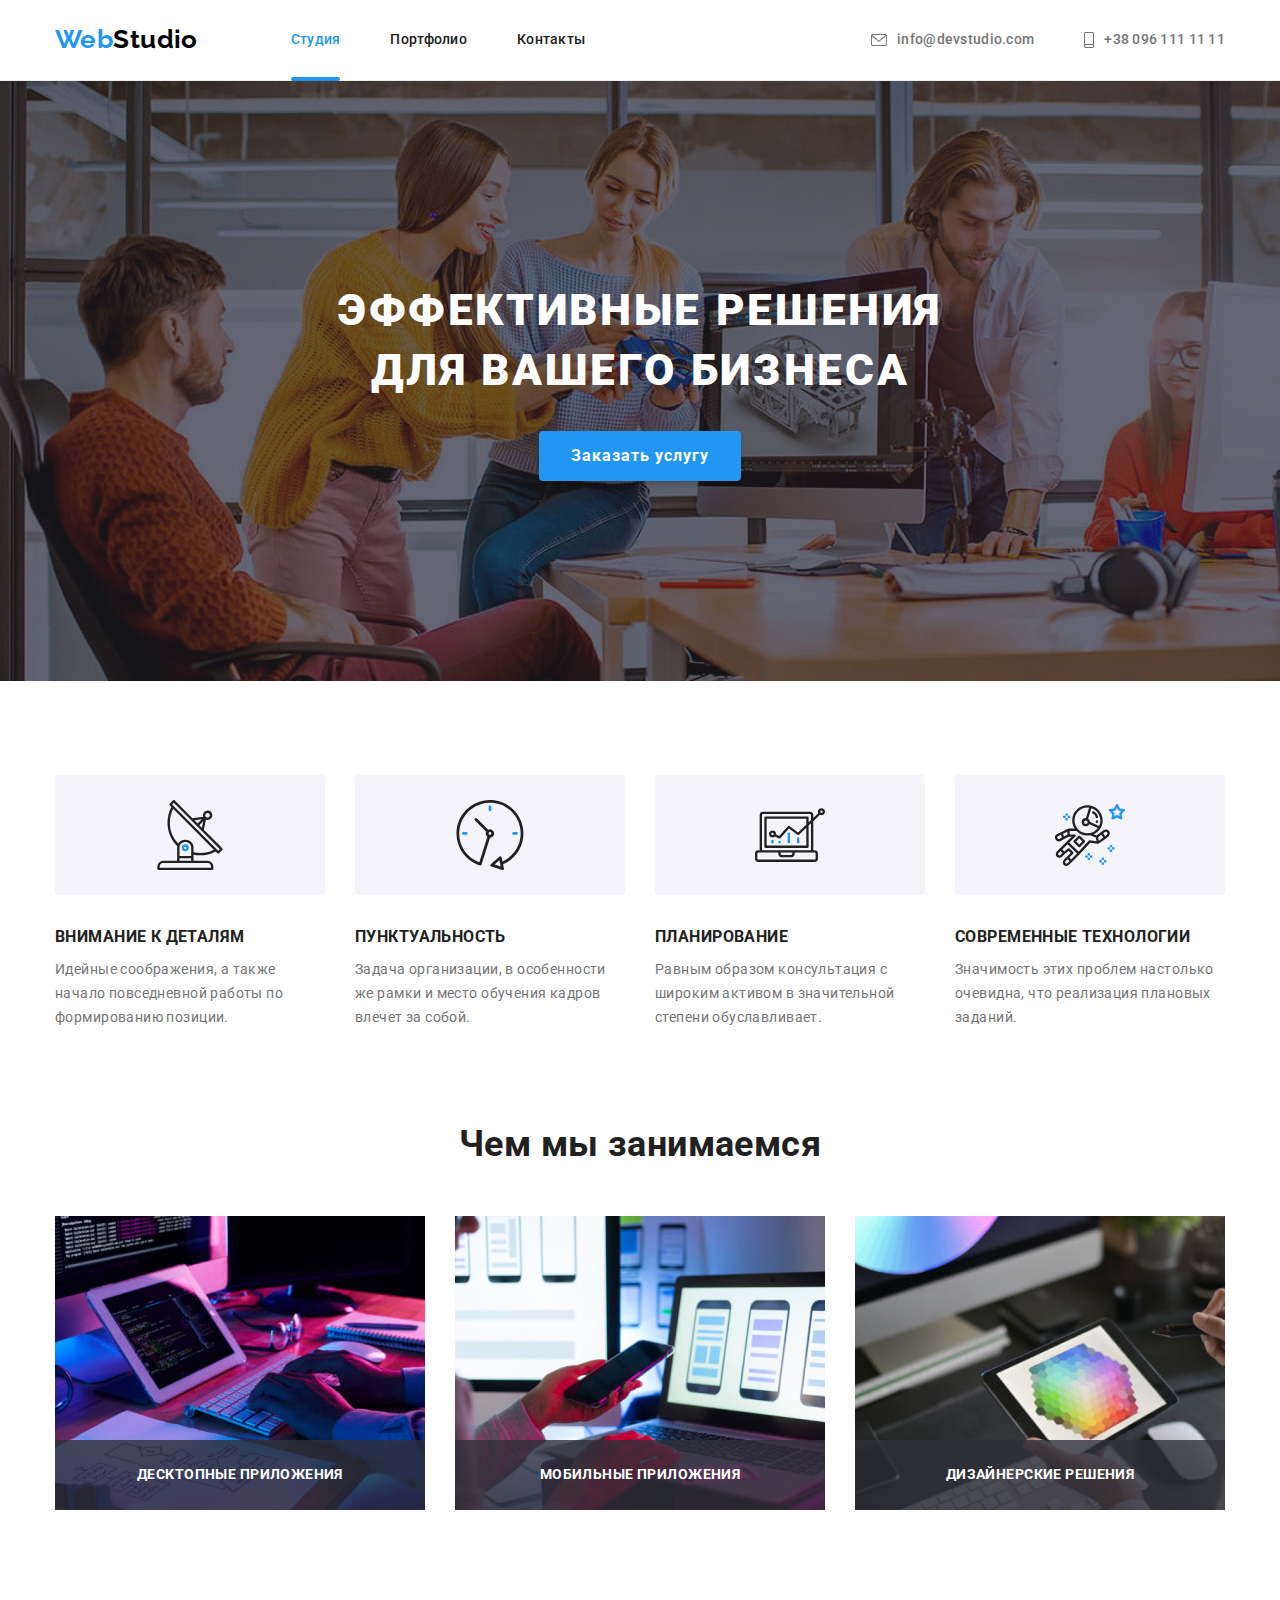
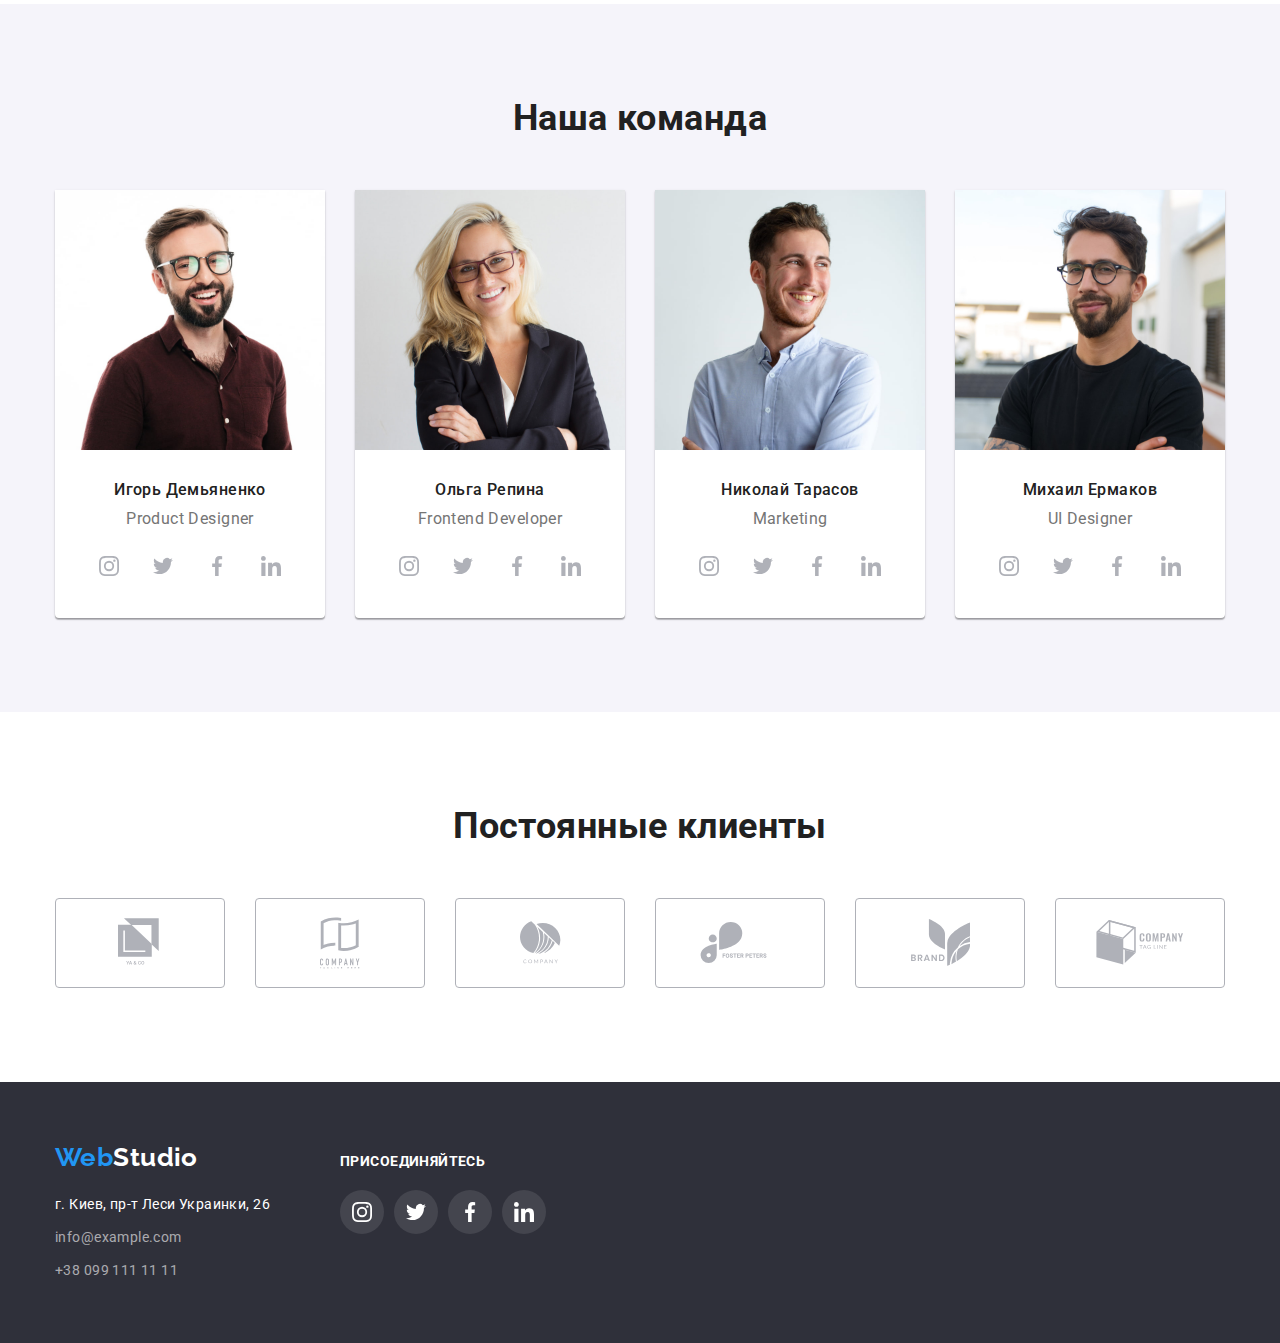
==== index.html @ b10bb360 "Клонирует репозиторий и добавляет файлы из ДЗ№5" ====
<!DOCTYPE html>
<html lang="ru">
  <head>
    <meta charset="UTF-8" />
    <meta name="viewport" content="width=device-width, initial-scale=1.0" />
    <title>Document</title>
    <link
      rel="stylesheet"
      href="https://cdnjs.cloudflare.com/ajax/libs/modern-normalize/1.0.0/modern-normalize.min.css"
    />
    <link rel="preconnect" href="https://fonts.gstatic.com" />
    <link
      href="https://fonts.googleapis.com/css2?family=Raleway:wght@700&family=Roboto:wght@400;500;700;900&display=swap"
      rel="stylesheet"
    />
    <link rel="stylesheet" href="./css/styles.css" />
  </head>
  <body>
    <!-- Шапка -->

    <header class="header">
      <div class="container header-flex">
        <nav class="header-flex">
          <a href="#" class="logo"><span class="logo-item">Web</span>Studio</a>
          <ul class="nav-list">
            <li class="item">
              <a href="./index.html" class="link current">Студия</a>
            </li>
            <li class="item">
              <a href="./portfolio.html" class="link">Портфолио</a>
            </li>
            <li class="item">
              <a href="#" class="link">Контакты</a>
            </li>
          </ul>
        </nav>
        <ul class="contacts-list">
          <li class="item">
            <a href="mailto:info@devstudio.com" class="link">
              <svg class="contacts-icon" width="16" height="12">
                <use href="./images/symbol-defs (1).svg#icon-envelope"></use>
              </svg>
              info@devstudio.com</a
            >
          </li>
          <li class="item">
            <a href="tel:380961111111" class="link">
              <svg class="contacts-icon" width="10" height="16">
              <use href="./images/symbol-defs (1).svg#icon-smartphone"></use>
            </svg>+38 096 111 11 11</a>
          </li>
        </ul>
      </div>
    </header>
    <main>
      <!-- Герой -->
      <div class="overlay">
        <section class="hero section">
          <div class="hero-container">
            <h1 class="hero-title">Эффективные решения для вашего бизнеса</h1>
          </div>
          <button class="button" type="button" data-modal-open>Заказать услугу</button>
        </section>
      </div>
      <!-- Секция с преимуществами -->

      <section class="features section">
        <div class="container features-flex">
          <h2 class="features-title visually-hidden">Преимущества</h2>
          <ul class="features-list">
            <li class="item">
              <div class="icon-back">
                <svg class="feature-icon" width="70" height="70">
                  <use href="./images/symbol-defs (1).svg#icon-antenna"></use>
                </svg>
              </div>
              <h3 class="list-title">Внимание к деталям</h3>
              <p class="list-text">
                Идейные соображения, а также начало повседневной работы по
                формированию позиции.
              </p>
            </li>
            <li class="item">
              <div class="icon-back">
                <svg class="feature-icon" width="70" height="70">
                  <use href="./images/symbol-defs (1).svg#icon-clock"></use>
                </svg>
              </div>
              <h3 class="list-title">Пунктуальность</h3>
              <p class="list-text">
                Задача организации, в особенности же рамки и место обучения
                кадров влечет за собой.
              </p>
            </li>
            <li class="item">
              <div class="icon-back">
                <svg class="feature-icon" width="70" height="70">
                  <use href="./images/symbol-defs (1).svg#icon-diagram"></use>
                </svg>
              </div>
              <h3 class="list-title">Планирование</h3>
              <p class="list-text">
                Равным образом консультация с широким активом в значительной
                степени обуславливает.
              </p>
            </li>
            <li class="item">
              <div class="icon-back">
                <svg class="feature-icon" width="70" height="70">
                  <use href="./images/symbol-defs (1).svg#icon-astronaut"></use>
                </svg>
              </div>
              <h3 class="list-title">Современные технологии</h3>
              <p class="list-text">
                Значимость этих проблем настолько очевидна, что реализация
                плановых заданий.
              </p>
            </li>
          </ul>
        </div>
      </section>

      <!-- Секция с родом занятия компании -->
      <section class="work section">
        <div class="container">
          <h2 class="section-title">Чем мы занимаемся</h2>
          <ul class="work-list">
            <li class="item">
              <div class="work-overlay">
              <img
                src="./images/work1.jpg"
                alt="Планшет и клавиатура на рабочем столе"
                width="370"
                
              />
              <div class="work-name">
                <p class="work-text">Десктопные приложения</p>
              </div>
              </div>
            </li>
            <li class="item">
              <div class="work-overlay">
              <img
                src="./images/work2.jpg"
                alt="Работа с ноутбуком и смартфоном"
                width="370"
              />
              <div class="work-name">
                <p class="work-text">Мобильные приложения</p>
              </div>
              </div>
            </li>
            <li class="item">
              <div class="work-overlay">
              <img
                src="./images/work3.jpg"
                alt="Палитра цветов на экране планшета"
                width="370"
              />
              <div class="work-name">
                <p class="work-text">Дизайнерские решения</p>
              </div>
              </div>
            </li>
          </ul>
        </div>
      </section>

      <!-- Секция с членами команды -->

      <section class="members section">
        <div class="container">
          <h2 class="section-title">Наша команда</h2>
          <ul class="members-list">
            <li class="item">
              <img
                src="./images/team1.jpg"
                alt="Фото продукт дизайнера"
                width="270"
              />
              <div class="members-descr">
                <h3 class="list-title">Игорь Демьяненко</h3>
                <p class="list-text">Product Designer</p>
                <ul class="social-list">
                  <li class="item-logo">
                    <a href="#" class="link">
                      <svg class="social-logo" width="20" height="20">
                       <use href="./images/symbol-defs (1).svg#icon-instagram">
                      </use>
                      </svg>
                    </a>
                </li>
                <li class="item-logo">
                  <a href="#" class="link">
                    <svg class="social-logo" width="20" height="20">
                      <use href="./images/symbol-defs (1).svg#icon-twitter">
                      </use>
                    </svg>
                  </a>
                </li>
                <li class="item-logo">
                  <a href="#" class="link">
                    <svg class="social-logo" width="20" height="20">
                      <use href="./images/symbol-defs (1).svg#icon-facebook">
                      </use>
                    </svg>
                  </a>
                </li>
                <li class="item-logo">
                  <a href="#" class="link">
                    <svg class="social-logo" width="20" height="20">
                      <use href="./images/symbol-defs (1).svg#icon-linkedin">
                      </use>
                    </svg>
                  </a>
                </li>
              </ul>
              </div>
            </li>
            <li class="item">
              <img
                src="./images/team2.jpg"
                alt="Фото Frontend девелопера"
                width="270"
              />
              <div class="members-descr">
                <h3 class="list-title">Ольга Репина</h3>
                <p class="list-text">Frontend Developer</p>
                <ul class="social-list">
                  <li class="item-logo">
                    <a href="#" class="link">
                      <svg class="social-logo" width="20" height="20">
                        <use href="./images/symbol-defs (1).svg#icon-instagram">                       
                        </use>
                      </svg>
                    </a>
                  </li>
                  <li class="item-logo">
                    <a href="#" class="link">
                      <svg class="social-logo" width="20" height="20">
                        <use href="./images/symbol-defs (1).svg#icon-twitter">
                        </use>
                      </svg>
                    </a>
                  </li>
                  <li class="item-logo">
                    <a href="#" class="link">
                      <svg class="social-logo" width="20" height="20">
                        <use href="./images/symbol-defs (1).svg#icon-facebook">
                        </use>
                      </svg>
                    </a>
                  </li>
                  <li class="item-logo">
                    <a href="#" class="link">
                      <svg class="social-logo" width="20" height="20">
                        <use href="./images/symbol-defs (1).svg#icon-linkedin">
                        </use>
                      </svg>
                    </a>
                  </li>
                </ul>
              </div>
            </li>
            <li class="item">
              <img
                src="./images/team3.jpg"
                alt="Фото маркетолога"
                width="270"
              />
              <div class="members-descr">
                <h3 class="list-title">Николай Тарасов</h3>
                <p class="list-text">Marketing</p>
                <ul class="social-list">
                  <li class="item-logo">
                    <a href="#" class="link">
                      <svg class="social-logo" width="20" height="20">
                        <use href="./images/symbol-defs (1).svg#icon-instagram">
                        </use>
                      </svg>
                    </a>
                  </li>
                  <li class="item-logo">
                    <a href="#" class="link">
                      <svg class="social-logo" width="20" height="20">
                        <use href="./images/symbol-defs (1).svg#icon-twitter">
                        </use>
                      </svg>
                    </a>
                  </li>
                  <li class="item-logo">
                    <a href="#" class="link">
                      <svg class="social-logo" width="20" height="20">
                        <use href="./images/symbol-defs (1).svg#icon-facebook">
                        </use>
                      </svg>
                    </a>
                  </li>
                  <li class="item-logo">
                    <a href="#" class="link">
                      <svg class="social-logo" width="20" height="20">
                        <use href="./images/symbol-defs (1).svg#icon-linkedin">
                        </use>
                      </svg>
                    </a>
                  </li>
                </ul>
              </div>
            </li>
            <li class="item">
              <img
                src="./images/team4.jpg"
                alt="Фото UI дизайнера "
                width="270"
              />
              <div class="members-descr">
                <h3 class="list-title">Михаил Ермаков</h3>
                <p class="list-text">UI Designer</p>
                <ul class="social-list">
                  <li class="item-logo">
                    <a href="#" class="link">
                      <svg class="social-logo">
                        <use href="./images/symbol-defs (1).svg#icon-instagram">
                        </use>
                      </svg>
                    </a>
                  </li>
                  <li class="item-logo">
                    <a href="#" class="link">
                      <svg class="social-logo">
                        <use href="./images/symbol-defs (1).svg#icon-twitter">
                        </use>
                      </svg>
                    </a>
                  </li>
                  <li class="item-logo">
                    <a href="#" class="link">
                      <svg class="social-logo">
                        <use href="./images/symbol-defs (1).svg#icon-facebook">
                        </use>
                      </svg>
                    </a>
                  </li>
                  <li class="item-logo">
                    <a href="#" class="link">
                      <svg class="social-logo">
                        <use href="./images/symbol-defs (1).svg#icon-linkedin">
                        </use>
                      </svg>
                    </a>
                  </li>
                </ul>
              </div>
            </li>
          </ul>
        </div>
      </section>
      <section class="section">
        <div class="container">
        <h2 class="section-title">Постоянные клиенты</h2>
<ul class="clients-list">
  <li class="clients-item">
    <a href="#" class="clients-link">
      <svg class="clients-logo" width="45" height="50">
        <use href="./images/symbol-defs (1).svg#icon-logo-1"></use>
      </svg>
    </a>
  </li>
  <li class="clients-item">
    <a href="#" class="clients-link">
      <svg class="clients-logo" width="40" height="52">
        <use href="./images/symbol-defs (1).svg#icon-logo-2"></use>
      </svg>
    </a>
  </li>
  <li class="clients-item">
    <a href="#" class="clients-link">
      <svg class="clients-logo" width="41" height="43">
        <use href="./images/symbol-defs (1).svg#icon-logo-3"></use>
      </svg>
    </a>
  </li>
  <li class="clients-item">
    <a href="#" class="clients-link">
      <svg class="clients-logo" width="80" height="42">
        <use href="./images/symbol-defs (1).svg#icon-logo-4"></use>
      </svg>
    </a>
  </li>
  <li class="clients-item">
    <a href="#" class="clients-link">
      <svg class="clients-logo" width="59" height="47">
        <use href="./images/symbol-defs (1).svg#icon-logo-5"></use>
      </svg>
    </a>
  </li>
  <li class="clients-item">
    <a href="#" class="clients-link">
      <svg class="clients-logo"  width="88" height="45">
        <use href="./images/symbol-defs (1).svg#icon-logo-6"></use>
      </svg>
    </a>
  </li>
</ul>
</div>
      </section>
    </main>
    <!-- Футер -->
    <footer class="footer">
      <div class="container">
        <div class="footer-blocks">
        <div class="contacts-block">
          <a href="#" class="logo"><span class="logo-item">Web</span>Studio</a>
            <address>г. Киев, пр-т Леси Украинки, 26</address>
          <ul>
          <li class="contacts-item">
            <a href="mailto:info@example.com" class="contacts-link"
              >info@example.com</a
            >
          </li>
          <li class="contacts-item">
            <a href="tel:380991111111" class="contacts-link"
              >+38 099 111 11 11</a
            >
          </li>
          </ul>
        </div>

      <div class="join-block">
        <p class="join-title">присоединяйтесь</p>
        <ul class="join-list">
          <li class="join-item">
            <a href="#" class="join-link">
            <svg class="join-logo">
              <use href="./images/symbol-defs (1).svg#icon-instagram"></use>
            </svg>
            </a>
          </li>
          <li class="join-item">
            <a href="#" class="join-link">
            <svg class="join-logo">
              <use href="./images/symbol-defs (1).svg#icon-twitter"></use>
            </svg>
            </a>
          </li>
          <li class="join-item">
            <a href="#" class="join-link">
            <svg class="join-logo">
              <use href="./images/symbol-defs (1).svg#icon-facebook"></use>
            </svg>
            </a>
          </li>
          <li class="join-item">
            <a href="#" class="join-link">
            <svg class="join-logo">
              <use href="./images/symbol-defs (1).svg#icon-linkedin"></use>
            </svg>
            </a>
          </li>
        </ul>
      </div>
      </div>
      </div>
    </footer>
    <div class="backdrop is-hidden" data-modal>
      <div class="modal">
        <button class="modal-button" type="button" data-modal-close>
          <svg width="11" height="11">
            <use href="./images/symbol-defs (1).svg#icon-close">
            </use>
          </svg>
        </button>
        <form action="">
          <h2>
            Оставьте свои данные, мы вам перезвоним
          </h2>

          <label for="name">Имя</label>
          <input type="text" name="name" id="name">

          <label for="tel">Телефон</label>
          <input type="tel" name="tel" id="tel">
          
        </form>
      </div>
    </div>
    <script src="./js/modal.js"></script>
  </body>
</html>
---- css/styles.css ----
:root {
  --primary-text-color: #757575;
  --title-text-color: #212121;
  --white-color: #ffffff;
  --accent-color: #2196f3;
  --primary-bcg-color: #2f303a;
  --sec-bcg-color: #f5f4fa;
  --black-color: #000000;
  --rgba-opacity-color: rgba(255, 255, 255, 0.6);
  --logo-color: #afb1b8;
  --hero-bcg-color: #c4c4c4;
  --item-border-color: #eeeeee;
  --animation-timing: 250ms;
  --cubic-bezier: cubic-bezier(0.4, 0, 0.2, 1);
}

body {
  font-family: Roboto, sans-serif;
  letter-spacing: 0.03em;
  font-size: 14px;
}

ul {
  list-style: none;
  margin-top: 0;
  margin-bottom: 0;
  padding-left: 0;
}

h1,
h2,
h3,
p {
  margin-top: 0;
  margin-bottom: 0;
}

img {
  display: block;
  max-width: 100%;
  height: auto;
}

.container {
  margin-left: auto;
  margin-right: auto;
  width: 1200px;
  padding-left: 15px;
  padding-right: 15px;
}

/* Шапка сайта */

.header {
  display: flex;

  background-color: var(--white-color);
  border-bottom: 1px solid #ececec;
}

.header-flex {
  max-height: 80px;
  display: flex;
  align-items: center;
}

.logo,
.logo-item {
  color: var(--black-color);

  font-family: Raleway, sans-serif;
  font-weight: 700;
  font-size: 26px;
  line-height: 1.2;
  text-decoration: none;
}

.logo-item {
  color: var(--accent-color);
}

.nav-list {
  display: flex;
  margin-left: 93px;
}

.nav-list .item:not(:last-child) {
  margin-right: 50px;
}

.nav-list,
.contacts-list {
  padding: 0;
  font-weight: 500;
  line-height: 1.14;
  letter-spacing: 0.02em;
}

.nav-list .link {
  position: relative;

  display: block;
  padding-top: 32px;
  padding-bottom: 32px;

  color: var(--title-text-color);
  text-decoration: none;

  transition-property: color;
  transition-duration: var(--animation-timing);
  transition-timing-function: var(--cubic-bezier);
}

.nav-list .link::after {
  content: '';

  position: absolute;
  left: 0;
  bottom: -1px;

  border-radius: 2px;

  width: 100%;
  height: 4px;

  background-color: var(--accent-color);

  opacity: 0;

  transition-property: opacity;
  transition-duration: var(--animation-timing);
  transition-timing-function: var(--cubic-bezier);
}

.link.current::after,
.nav-list .link:hover::after,
.nav-list .link:focus::after {
  opacity: 1;
}

.nav-list .link:hover,
.nav-list .link:focus {
  color: var(--accent-color);
}

.nav-list .link.current {
  color: var(--accent-color);
}

.contacts-list {
  display: flex;
  align-items: center;
  margin-left: auto;
}

.contacts-list .item:not(:last-child) {
  margin-right: 50px;
}

.contacts-list .link {
  display: flex;
  align-items: center;
  /* display: block; */
  padding-top: 32px;
  padding-bottom: 32px;

  color: var(--primary-text-color);
  text-decoration: none;

  fill: currentColor;

  transition-property: color;
  transition-duration: var(--animation-timing);
  transition-timing-function: var(--cubic-bezier);
}

.contacts-list .link:hover,
.contacts-list .link:focus {
  color: var(--accent-color);
  fill: currentColor;
}

.contacts-icon {
  margin-right: 10px;
}

.contacts-icon:hover,
.contacts-icon:focus {
  color: var(--accent-color);
}

/* Своство Секций */

.section {
  padding-top: 94px;
  padding-bottom: 94px;
}

/* Секция Герой */

.overlay {
  max-width: 1600px;
  height: 600px;
  margin-left: auto;
  margin-right: auto;
  background-image: linear-gradient(
      to bottom,
      rgba(47, 48, 58, 0.4),
      rgba(47, 48, 58, 0.4)
    ),
    url('../images/Img.jpg');
  background-color: var(--hero-bcg-color);
}

.hero {
  text-align: center;
}

.hero-container {
  margin-left: auto;
  margin-right: auto;
  width: 696px;
  height: 120px;
  margin-bottom: 30px;
}

.hero.section {
  padding-top: 200px;
  padding-bottom: 200px;
}

.hero-title {
  color: var(--white-color);

  font-weight: 900;
  font-size: 44px;
  line-height: 1.36;
  text-transform: uppercase;
  letter-spacing: 0.06em;
}

.button {
  border-radius: 4px;
  padding: 10px 32px;
  min-width: 200px;
  border-style: none;
  outline: none;
  cursor: pointer;

  box-shadow: 0px 4px 4px rgba(0, 0, 0, 0.15);
  border-radius: 4px;

  color: var(--white-color);
  background-color: var(--accent-color);

  font-weight: 700;
  font-size: 16px;
  line-height: 1.9;
  letter-spacing: 0.06em;
}

/* Секция с преимуществами */

.visually-hidden {
  position: absolute;
  clip: rect(0 0 0 0);
  width: 1px;
  height: 1px;
  margin: -1px;
}

.icon-back {
  display: flex;
  justify-content: center;
  align-items: center;
  width: 270px;
  height: 120px;
  background-color: var(--sec-bcg-color);
  margin-bottom: 30px;
  border-radius: 4px;
}

.features-list {
  display: flex;
}

.features-list .item {
  width: 270px;
}

.features-list .item:not(:last-child) {
  margin-right: 30px;
}

.features .list-title {
  margin-bottom: 10px;

  color: var(--title-text-color);

  font-weight: 700;
  line-height: 1.43;
  text-transform: uppercase;
}

.features .list-text {
  color: var(--primary-text-color);

  font-weight: 400;
  line-height: 1.71;
}

/* Секция с родом занятия компании */

.work.section {
  padding-top: 0;
}

.work-list {
  display: flex;
}

.work-list .item:not(:last-child) {
  margin-right: 30px;
}

/* .work-list .item::after {
  content: '';
} */

.work-overlay {
  position: relative;
}

.work-name {
  position: absolute;
  left: 0;
  bottom: 0;
  width: 100%;
  height: 70px;

  display: flex;
  align-items: center;
  justify-content: center;

  background-color: rgba(47, 48, 58, 0.8);
}

.work-text {
  color: var(--white-color);

  font-weight: 700;
  line-height: 1.14;
  text-align: center;
  text-transform: uppercase;
}

.section-title {
  margin-bottom: 50px;

  color: var(--title-text-color);

  font-weight: 700;
  font-size: 36px;
  line-height: 1.16;
  text-align: center;
}

/* Секция с членами команды */

.members {
  background-color: var(--sec-bcg-color);
}

.members .list-title {
  margin-bottom: 10px;

  color: var(--title-text-color);

  font-weight: 500;
  font-size: 16px;
  line-height: 1.2;
}

.members-list {
  display: flex;
}

.members-list .item {
  background-color: var(--white-color);
  text-align: center;
  border-radius: 0px 0px 4px 4px;
  box-shadow: 0px 1px 3px rgba(0, 0, 0, 0.12), 0px 1px 1px rgba(0, 0, 0, 0.14),
    0px 2px 1px rgba(0, 0, 0, 0.2);
}

.members-list .item:not(:last-child) {
  margin-right: 30px;
}

.members .list-text {
  color: var(--primary-text-color);

  font-weight: 400;
  font-size: 16px;
  line-height: 1.2;
  margin-bottom: 16px;
}

.members-list .members-descr {
  padding-top: 30px;
  padding-bottom: 30px;
}

.social-list {
  display: flex;
  align-items: center;
  justify-content: center;
}

.social-list .item-logo:not(:last-child) {
  margin-right: 10px;
}

.social-list .link {
  display: flex;
  justify-content: center;
  align-items: center;
  width: 44px;
  height: 44px;

  color: var(--logo-color);

  fill: currentColor;

  transition-property: background-color, color, border-radius;
  transition-duration: var(--animation-timing);
  transition-timing-function: var(--cubic-bezier);
}

.social-list .link:hover,
.social-list .link:focus {
  background-color: var(--accent-color);
  color: var(--white-color);
  border-radius: 50%;
  fill: currentColor;
}

.social-logo {
  width: 20px;
  height: 20px;
}

/* Секция с нашими клиентами */

.clients-list {
  display: flex;
  align-items: center;
  justify-content: center;
}

.clients-link {
  display: flex;
  align-items: center;
  justify-content: center;
  width: 170px;
  height: 90px;
  border: 1px solid var(--logo-color);
  border-radius: 4px;

  list-style: none;
  color: var(--logo-color);

  fill: currentColor;

  transition-property: border, color;
  transition-duration: var(--animation-timing);
  transition-timing-function: var(--cubic-bezier);
}

.clients-link:hover,
.clients-link:focus {
  border: 1px solid var(--accent-color);
  color: var(--accent-color);
  fill: currentColor;
}

.clients-item:not(:last-child) {
  margin-right: 30px;
}

/* Футер */
.footer {
  background-color: var(--primary-bcg-color);
  padding-top: 60px;
  padding-bottom: 60px;
}

.footer-blocks {
  display: flex;
  align-items: baseline;
}

.contacts-block {
  margin-right: 70px;
}

.footer .logo {
  display: inline-block;
  color: var(--white-color);
  margin-bottom: 20px;
}

address {
  margin-bottom: 9px;

  color: var(--white-color);

  font-style: normal;
  font-weight: 400;
  line-height: 1.71;
}

.footer .contacts-link {
  color: var(--rgba-opacity-color);

  font-weight: 400;
  line-height: 1.71;
  text-decoration: none;

  transition-property: color;
  transition-duration: var(--animation-timing);
  transition-timing-function: var(--cubic-bezier);
  /* transition: var(--animation-timing) var(--cubic-bezier); */
}

.footer .contacts-link:hover,
.footer .contacts-link:focus {
  color: var(--accent-color);
}

.contacts-item:not(:last-child) {
  margin-bottom: 9px;
}

.join-list {
  display: flex;
}

.join-title {
  margin-bottom: 20px;

  font-weight: 700;
  line-height: 1.14;
  text-transform: uppercase;

  color: var(--white-color);
}

.join-link {
  display: flex;
  justify-content: center;
  align-items: center;

  width: 44px;
  height: 44px;
  color: var(--white-color);
  background-color: rgba(255, 255, 255, 0.1);
  border-radius: 50%;

  fill: currentColor;

  transition-property: background-color;
  transition-duration: var(--animation-timing);
  transition-timing-function: var(--cubic-bezier);
  /* transition: var(--animation-timing) var(--cubic-bezier); */
}

.join-link:hover,
.join-link:focus {
  background-color: var(--accent-color);
  fill: currentColor;
}

.join-logo {
  width: 20px;
  height: 20px;
}

.join-item:not(:last-child) {
  margin-right: 10px;
}

/* Портфолио */

.filter {
  display: flex;
  justify-content: center;
  margin-bottom: 50px;
}

.filter .item:not(:last-child) {
  margin-right: 8px;
}

.filter button {
  border-radius: 4px;
  padding: 6px 22px;
  min-width: 73px;
  border-style: none;
  outline: none;
  cursor: pointer;

  border-radius: 4px;

  color: var(--title-text-color);
  background-color: var(--sec-bcg-color);

  font-family: inherit;
  font-weight: 500;
  font-size: 16px;
  line-height: 1.62;

  transition-property: color, background-color, box-shadow;
  transition-duration: var(--animation-timing);
  transition-timing-function: var(--cubic-bezier);
}
.filter button:hover,
.filter button:focus {
  color: var(--white-color);
  background-color: var(--accent-color);

  box-shadow: 0px 3px 1px rgba(0, 0, 0, 0.1), 0px 1px 2px rgba(0, 0, 0, 0.08),
    0px 2px 2px rgba(0, 0, 0, 0.12);
}

.works-list {
  display: flex;
  flex-wrap: wrap;

  background-color: var(--white-color);
}

.item-border .title {
  margin-bottom: 4px;

  color: var(--title-text-color);

  font-weight: 700;
  font-size: 18px;
  line-height: 2;
  letter-spacing: 0.06em;
}

.works-list .text {
  color: var(--primary-text-color);

  font-weight: 400;
  font-size: 16px;
  line-height: 1.9;
}

.works-list .link {
  display: block;
  text-decoration: none;

  position: relative;

  transition-property: box-shadow;
  transition-duration: var(--animation-timing);
  transition-timing-function: var(--cubic-bezier);
}

.works-list .link:hover,
.works-list .link:focus {
  box-shadow: 0px 1px 1px rgba(0, 0, 0, 0.12), 0px 4px 4px rgba(0, 0, 0, 0.06),
    1px 4px 6px rgba(0, 0, 0, 0.16);
}

.item-border {
  border-right: 1px solid var(--item-border-color);
  border-bottom: 1px solid var(--item-border-color);
  border-left: 1px solid var(--item-border-color);
  padding: 20px 24px 20px 24px;
  width: 370px;
}

.works-list .item {
  width: calc((100% - 60px) / 3);
  margin-right: 30px;
  margin-bottom: 30px;
}

.works-list .item:nth-child(3n) {
  margin-right: 0;
}

.works-list .item:nth-last-child(-n + 3) {
  margin-bottom: 0;
}

.item-border .title {
  margin: 0;
}

.photo-card {
  position: relative;
  overflow: hidden;
}

.card-overlay {
  position: absolute;

  left: 0;
  top: 100%;
  width: 100%;
  height: 100%;

  padding: 63px 24px;

  background-color: rgba(33, 150, 243, 0.9);

  transform: translateY(0);

  transition-property: transform;
  transition-duration: var(--animation-timing);
  transition-timing-function: var(--cubic-bezier);
}

.text-overlay {
  font-weight: 400;
  font-size: 18px;
  line-height: 1.56;
  letter-spacing: 0.03em;

  color: var(--white-color);
}

.works-list .link:hover .card-overlay,
.works-list .link:focus .card-overlay {
  transform: translateY(-100%);
}

/* Модалка */
.backdrop {
  position: fixed;
  top: 0;
  left: 0;

  width: 100%;
  height: 100%;

  background-color: rgba(0, 0, 0, 0.2);

  opacity: 1;

  transition-property: opacity;
  transition-duration: var(--animation-timing);
  transition-timing-function: var(--cubic-bezier);
}

.backdrop.is-hidden {
  opacity: 0;
  pointer-events: none;
}

.backdrop.ishidden .modal {
  transform: translate(-50%, -50%) scale(1, 1);
}

.modal {
  position: absolute;
  top: 50%;
  left: 50%;
  transform: translate(-50%, -50%);

  width: 528px;
  height: 581px;

  background-color: var(--white-color);
  border-radius: 4px;
  box-shadow: 0px 1px 3px rgba(0, 0, 0, 0.12), 0px 1px 1px rgba(0, 0, 0, 0.14),
    0px 2px 1px rgba(0, 0, 0, 0.2);

  transform: translate(-50%, -50%) scale(1);
  transition-property: transform;
  transition-duration: var(--animation-timing);
  transition-timing-function: var(--cubic-bezier);
}

.modal-button {
  position: absolute;
  top: 8px;
  right: 8px;

  width: 30px;
  height: 30px;
  display: flex;
  align-items: center;
  justify-content: center;

  border: 1px solid rgba(0, 0, 0, 0.1);
  border-radius: 50%;

  background-color: var(--white-color);
  cursor: pointer;
}
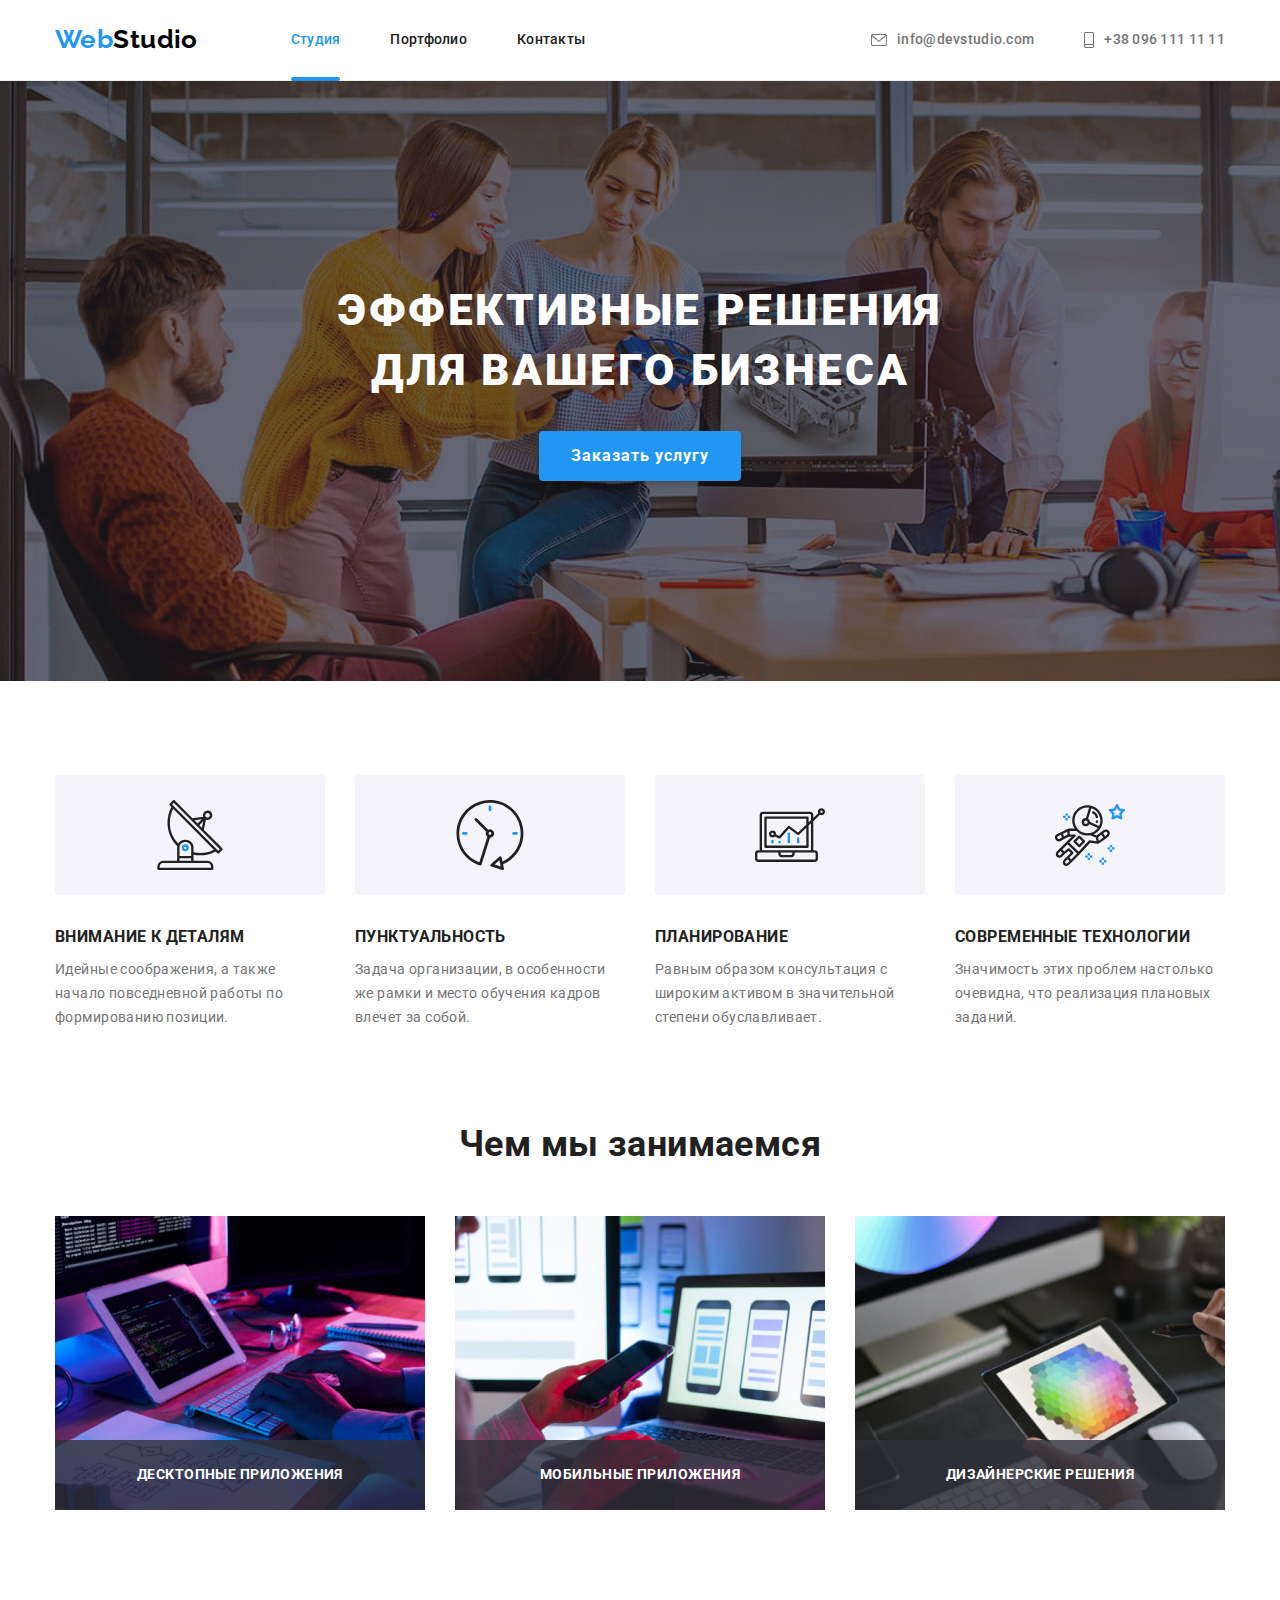
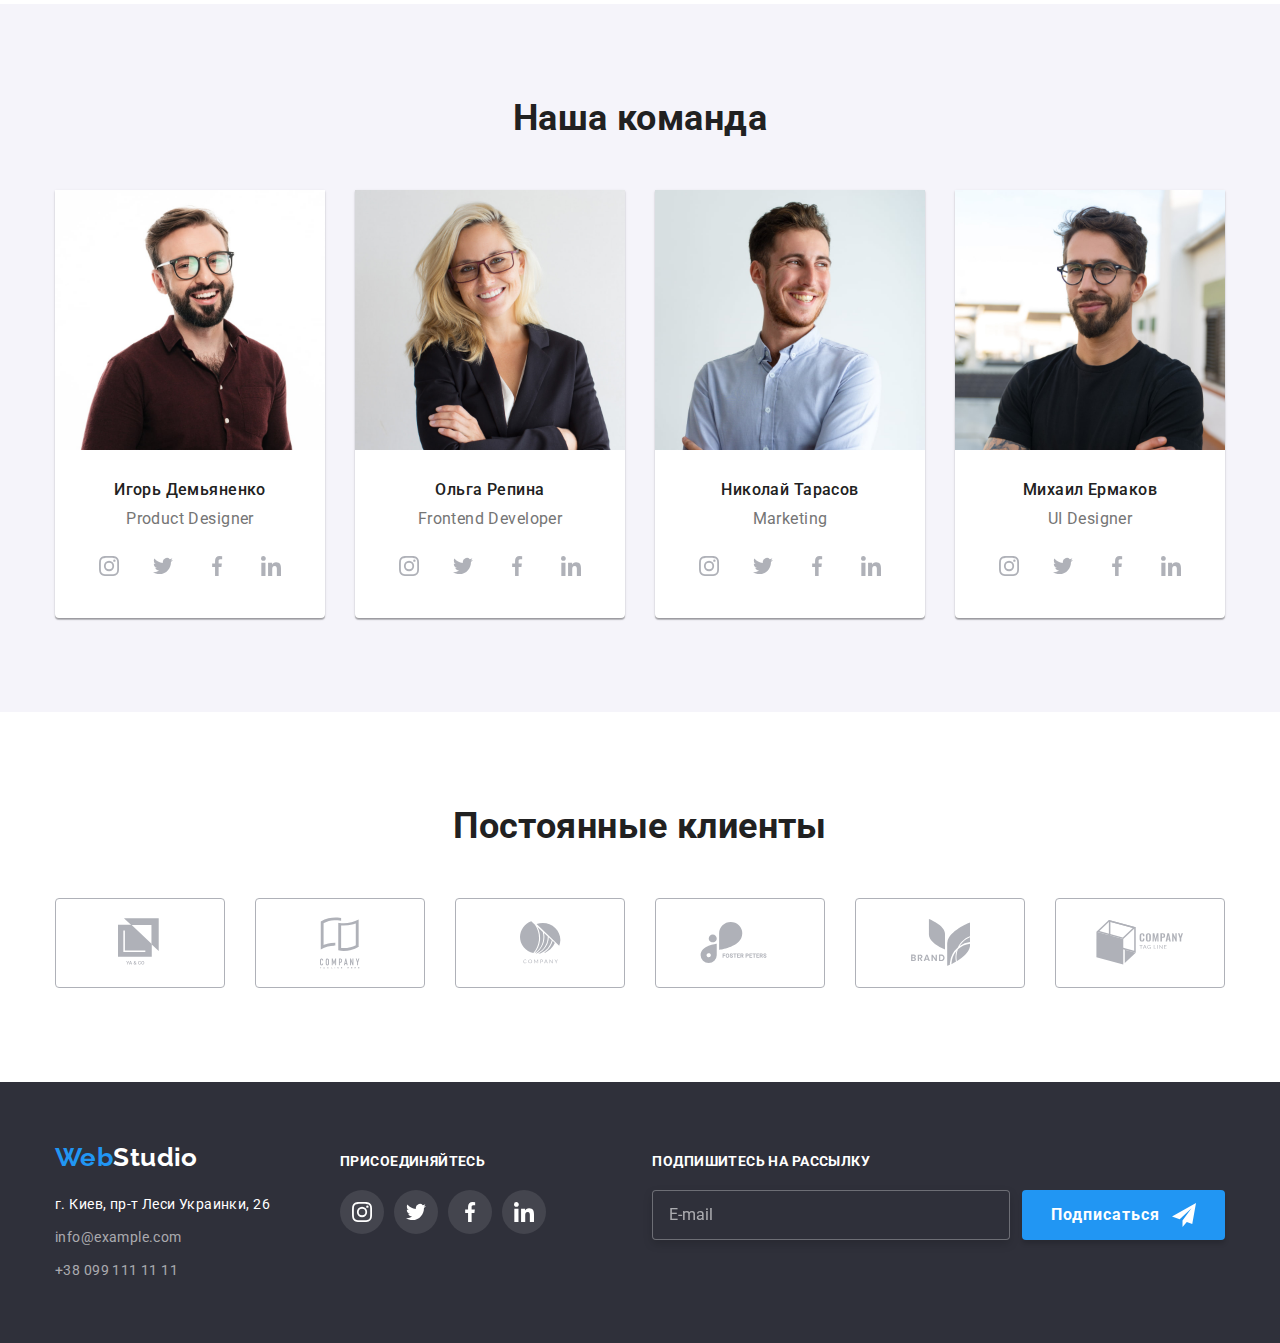
==== commit 6e2d8932: "добавляет разметку и стилизацию форм" ====
--- a/index.html
+++ b/index.html
@@ -459,6 +459,24 @@
           </li>
         </ul>
       </div>
+      <div class="subscribe-block">
+        <p class="subscribe-title">Подпишитесь на рассылку</p>
+        <form autocomplete="off">
+          <div class="subscribe-container">
+            <input type="text" name="email" class="subscribe-input" placeholder="E-mail">
+            <button type="button" class="subscribe-btn">
+              <span class="sub-btn-container">
+                <span>Подписаться</span>
+                <svg width="24" height="24" class="subscribe-icon">
+                  <use href="./images/symbol-defs (1).svg#icon-send"></use>
+                </svg>
+              </span>
+            </button>
+          </div>
+          
+        </form>
+
+      </div>
       </div>
       </div>
     </footer>
@@ -470,18 +488,83 @@
             </use>
           </svg>
         </button>
-        <form action="">
-          <h2>
-            Оставьте свои данные, мы вам перезвоним
-          </h2>
-
-          <label for="name">Имя</label>
-          <input type="text" name="name" id="name">
-
-          <label for="tel">Телефон</label>
-          <input type="tel" name="tel" id="tel">
-          
-        </form>
+
+        <div class="form-container">
+          <form autocomplete="off">
+            <h2 class="modal-title">
+              Оставьте свои данные, мы вам перезвоним
+            </h2>
+          
+            <div class="form-fied">
+
+              <label for="name">
+                <span class="form-name">Имя</span>
+              </label>
+
+              <div class="input-icon-container">
+              <input type="text" name="name" id="name" class="form-input">
+
+                <svg class="input-icon" width="18" height="18">
+                  <use href="./images/symbol-defs (1).svg#icon-name"></use>
+                </svg>
+
+            </div>
+            </div>
+
+          
+            <div class="form-fied">
+              <label for="tel">
+                <span class="form-name">Телефон</span>
+                </label>
+
+                <div class="input-icon-container">
+                  <input type="tel" name="tel" id="tel" class="form-input">
+                
+                  <svg class="input-icon" width="18" height="18">
+                    <use href="./images/symbol-defs (1).svg#icon-tel"></use>
+                  </svg>
+                
+                </div>
+             
+
+              
+            </div>
+          
+            <div class="form-fied">
+              <label for="email">
+                <span class="form-name">Почта</span>
+              </label>
+
+              <div class="input-icon-container">
+              <input type="email" name="email" id="email" class="form-input">
+            
+              <svg class="input-icon" width="18" height="18">
+                <use href="./images/symbol-defs (1).svg#icon-mail"></use>
+              </svg>
+
+              </div>
+            </div>
+          
+            <div class="form-fied">
+              <label for="comment">
+                <span class="form-name">Комментарий</span>
+              </label>
+              <textarea class="form-comment" name="comment" id="comment" placeholder="Введите текст"></textarea>
+            </div>
+          
+            <div class="checkbox-fied">
+              
+              <input type="checkbox" name="agreement" id="agreement" class="old-checkbox visually-hidden">
+              <label for="agreement" class="checkbox-label">Соглашаюсь с рассылкой и принимаю <a href="#" class="checkbox-link">Условия договора</a></label>
+            </div>
+          
+          
+            <button type="submit" class="form-btn">Отправить</button>
+          
+          
+          </form>
+        </div>
+       
       </div>
     </div>
     <script src="./js/modal.js"></script>
--- a/css/styles.css
+++ b/css/styles.css
@@ -10,6 +10,8 @@
   --logo-color: #afb1b8;
   --hero-bcg-color: #c4c4c4;
   --item-border-color: #eeeeee;
+  --form-border-color: rgba(33, 33, 33, 0.2);
+  --box-shadow-color: rgba(0, 0, 0, 0.15);
   --animation-timing: 250ms;
   --cubic-bezier: cubic-bezier(0.4, 0, 0.2, 1);
 }
@@ -160,7 +162,6 @@
 .contacts-list .link {
   display: flex;
   align-items: center;
-  /* display: block; */
   padding-top: 32px;
   padding-bottom: 32px;
 
@@ -239,7 +240,8 @@
   letter-spacing: 0.06em;
 }
 
-.button {
+.button,
+.form-btn {
   border-radius: 4px;
   padding: 10px 32px;
   min-width: 200px;
@@ -247,7 +249,7 @@
   outline: none;
   cursor: pointer;
 
-  box-shadow: 0px 4px 4px rgba(0, 0, 0, 0.15);
+  box-shadow: 0px 4px 4px var(--box-shadow-color);
   border-radius: 4px;
 
   color: var(--white-color);
@@ -255,8 +257,16 @@
 
   font-weight: 700;
   font-size: 16px;
-  line-height: 1.9;
+  line-height: 1.87;
   letter-spacing: 0.06em;
+}
+
+/* Кнопка формы */
+.form-btn {
+  display: block;
+  padding: 10px 55px;
+  margin-right: auto;
+  margin-left: auto;
 }
 
 /* Секция с преимуществами */
@@ -803,4 +813,268 @@
 
   background-color: var(--white-color);
   cursor: pointer;
-}
+
+  transition-property: fill;
+  transition-duration: var(--animation-timing);
+  transition-timing-function: var(--cubic-bezier);
+}
+
+.modal-button:hover,
+.modal-button:focus {
+  fill: var(--accent-color);
+  outline: none;
+}
+
+.form-container {
+  width: 448px;
+  margin-right: auto;
+  margin-left: auto;
+  margin-top: 40px;
+  margin-bottom: 40px;
+}
+
+.modal-title {
+  font-weight: 700;
+  font-size: 20px;
+  line-height: 1.15;
+  text-align: center;
+  letter-spacing: 0.03em;
+
+  color: var(--title-text-color);
+
+  margin-bottom: 12px;
+}
+
+.form-field {
+  position: relative;
+}
+
+.form-name {
+  display: inline-block;
+  margin-bottom: 4px;
+
+  font-weight: 400;
+  font-size: 12px;
+  line-height: 1.17;
+  letter-spacing: 0.01em;
+
+  color: var(--primary-text-color);
+}
+
+.form-input {
+  width: 100%;
+  height: 40px;
+  margin-bottom: 10px;
+  padding: 12px 42px;
+}
+
+.form-comment {
+  width: 100%;
+  height: 120px;
+  padding: 12px 16px;
+  margin-bottom: 20px;
+
+  resize: none;
+}
+
+.form-input,
+.form-comment {
+  border: 1px solid var(--form-border-color);
+  border-radius: 4px;
+
+  transition-property: border-color;
+  transition-duration: var(--animation-timing);
+  transition-timing-function: var(--cubic-bezier);
+}
+
+.checkbox-label {
+  font-weight: 400;
+  line-height: 1.71;
+
+  color: var(--primary-text-color);
+  margin-left: 8px;
+}
+
+.checkbox-link {
+  color: var(--accent-color);
+  text-decoration-skip-ink: none;
+}
+
+.checkbox-fied {
+  display: flex;
+  align-items: center;
+  margin-bottom: 30px;
+}
+
+.input-icon-container {
+  position: relative;
+  width: 100%;
+  height: 40px;
+  margin-bottom: 10px;
+}
+
+.input-icon {
+  position: absolute;
+  left: 12px;
+  top: 50%;
+  transform: translateY(-50%);
+  fill: var(--title-text-color);
+
+  transition-property: fill;
+  transition-duration: var(--animation-timing);
+  transition-timing-function: var(--cubic-bezier);
+}
+
+.form-comment::placeholder {
+  font-weight: 400;
+  font-size: 12px;
+  line-height: 1.17;
+  letter-spacing: 0.01em;
+
+  color: rgba(117, 117, 117, 0.5);
+}
+
+.input-icon-container:hover .form-input,
+.form-comment:hover,
+.form-comment:focus,
+.input-icon-container:focus-within .form-input {
+  outline: none;
+  border-color: var(--accent-color);
+  cursor: pointer;
+}
+
+.input-icon-container:hover .input-icon,
+.input-icon-container:focus-within .input-icon {
+  fill: var(--accent-color);
+  cursor: pointer;
+}
+
+.form-input {
+  position: relative;
+}
+
+.checkbox-label {
+  padding-left: 25px;
+  margin: 0;
+  position: relative;
+}
+.checkbox-label:before {
+  content: '';
+  position: absolute;
+  left: 0px;
+  top: 50%;
+  transform: translateY(-50%);
+
+  width: 16px;
+  height: 15px;
+
+  border: 2px solid var(--title-text-color);
+  border-radius: 2px;
+
+  transition-property: background-color, border;
+  transition-duration: var(--animation-timing);
+  transition-timing-function: var(--cubic-bezier);
+}
+.checkbox-fied input:checked + .checkbox-label:before {
+  border: 2px solid var(--accent-color);
+  background-color: var(--accent-color);
+}
+
+.checkbox-fied input:checked + .checkbox-label::after {
+  content: '';
+  position: absolute;
+  left: 0px;
+  top: 50%;
+  transform: translateY(-50%);
+
+  width: 16px;
+  height: 15px;
+  background-image: url(/images/Vector.svg);
+  background-size: contain;
+  background-repeat: no-repeat;
+  background-position: 50% 50%;
+  background-origin: border-box;
+}
+
+.subscribe-block {
+  margin-left: auto;
+}
+
+.subscribe-title {
+  margin-bottom: 20px;
+
+  font-weight: 700;
+  font-size: 14px;
+  line-height: 1.14;
+  text-transform: uppercase;
+
+  color: var(--white-color);
+}
+
+.subscribe-input {
+  width: 358px;
+  height: 50px;
+
+  padding: 15px 16px;
+
+  border: 1px solid rgba(255, 255, 255, 0.3);
+  box-sizing: border-box;
+  filter: drop-shadow(0px 4px 4px rgba(0, 0, 0, 0.15));
+  border-radius: 4px;
+  background-color: var(--primary-bcg-color);
+
+  color: var(--rgba-opacity-color);
+
+  cursor: pointer;
+}
+
+.subscribe-input::placeholder {
+  font-weight: 400;
+  font-size: 16px;
+  line-height: 20px;
+
+  color: var(--rgba-opacity-color);
+}
+
+.subscribe-input:focus {
+  outline: none;
+}
+
+.subscribe-btn {
+  display: inline-block;
+  text-align: center;
+  min-width: 200px;
+  height: 50px;
+  padding: 10px 29px;
+  margin-left: 12px;
+
+  background-color: var(--accent-color);
+  color: var(--white-color);
+
+  font-weight: 700;
+  font-size: 16px;
+  line-height: 1.87;
+  letter-spacing: 0.06em;
+
+  border-style: none;
+  outline: none;
+  cursor: pointer;
+
+  box-shadow: 0px 4px 4px var(--box-shadow-color);
+  border-radius: 4px;
+}
+
+.sub-btn-container {
+  display: flex;
+  align-items: center;
+}
+
+.subscribe-icon {
+  margin-left: 12px;
+}
+
+.subscribe-container {
+  display: flex;
+  align-items: center;
+  justify-content: center;
+}
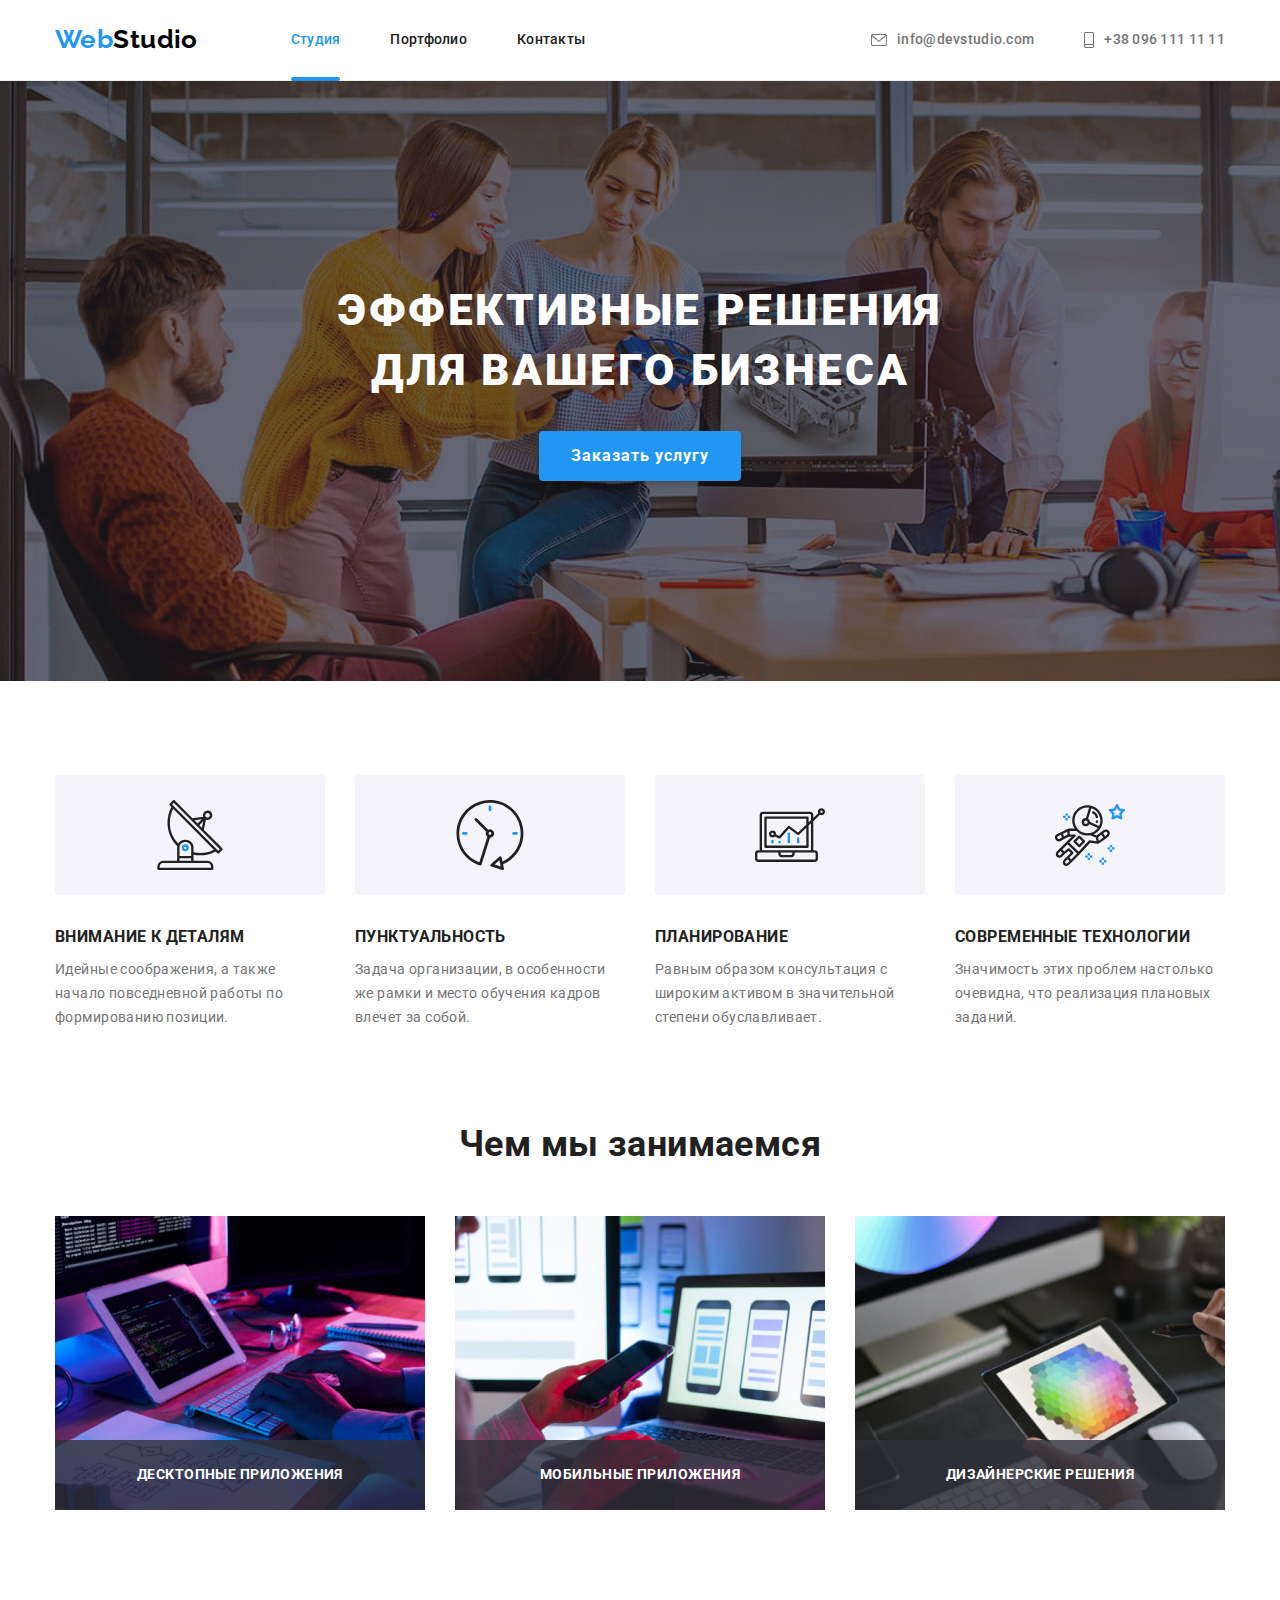
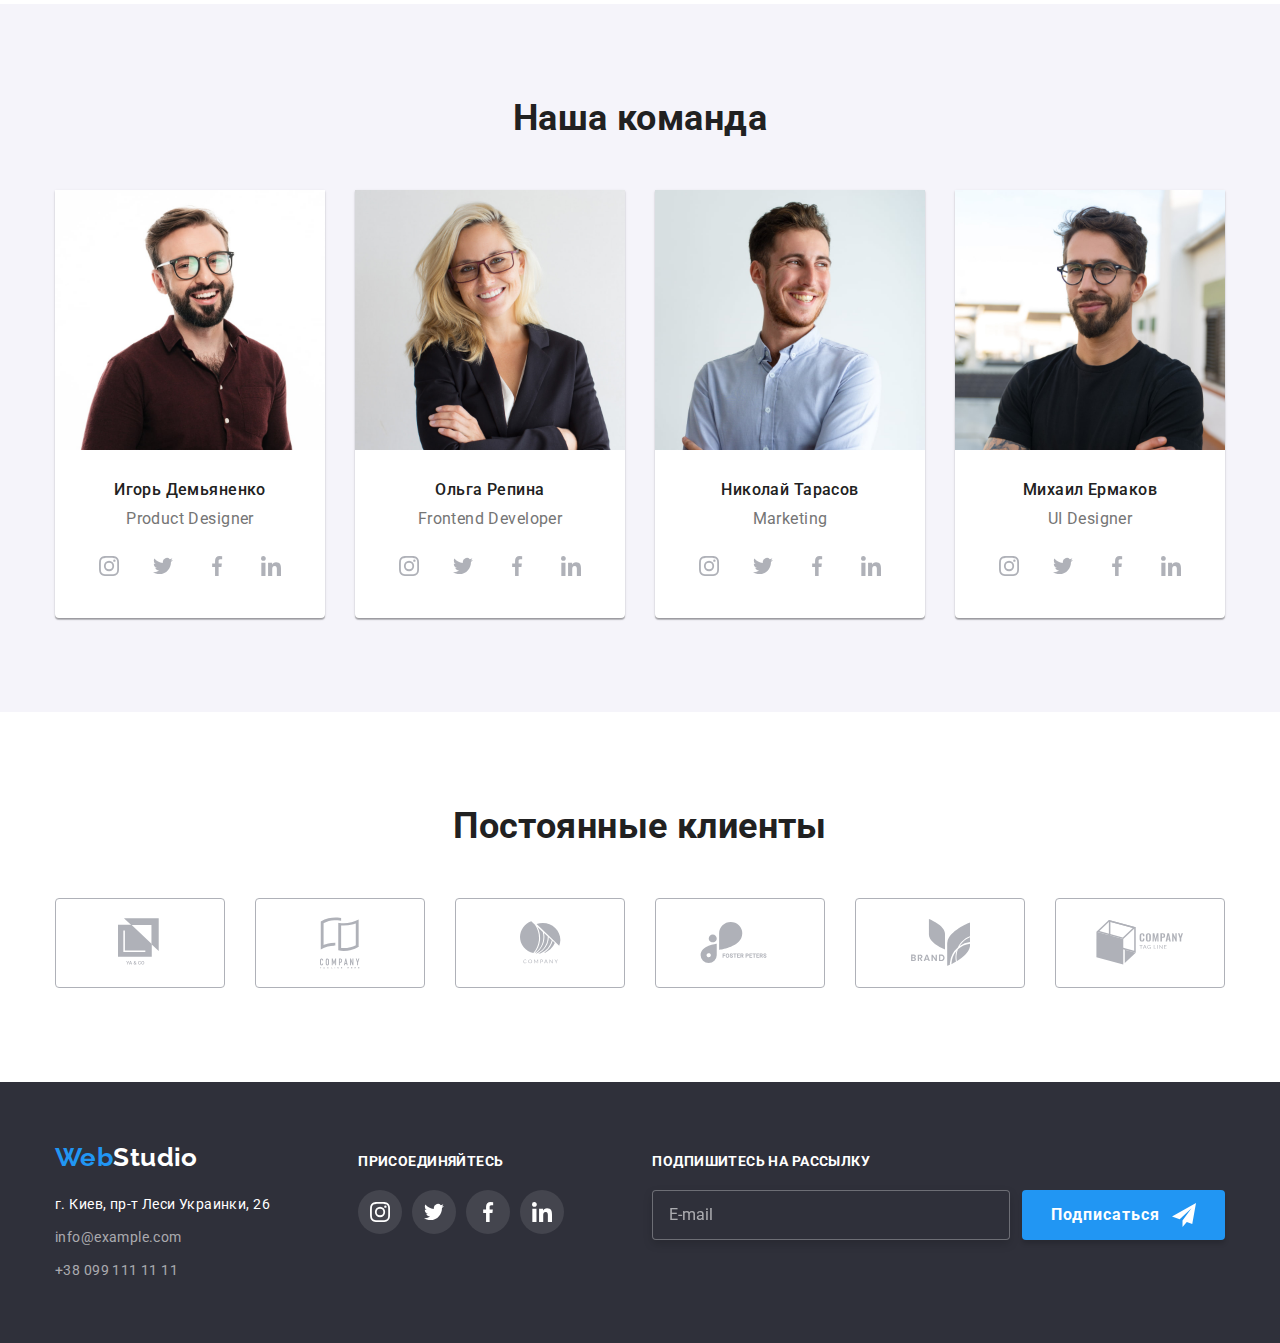
==== commit d30cf673: "Изменятет путь иконки чекбокса, добавляет фокус на кнопки, переносит маржин инпутов на родителя" ====
--- a/index.html
+++ b/index.html
@@ -38,7 +38,7 @@
           <li class="item">
             <a href="mailto:info@devstudio.com" class="link">
               <svg class="contacts-icon" width="16" height="12">
-                <use href="./images/symbol-defs (1).svg#icon-envelope"></use>
+                <use href="./images/symbol-defs.svg#icon-envelope"></use>
               </svg>
               info@devstudio.com</a
             >
@@ -46,7 +46,7 @@
           <li class="item">
             <a href="tel:380961111111" class="link">
               <svg class="contacts-icon" width="10" height="16">
-              <use href="./images/symbol-defs (1).svg#icon-smartphone"></use>
+              <use href="./images/symbol-defs.svg#icon-smartphone"></use>
             </svg>+38 096 111 11 11</a>
           </li>
         </ul>
@@ -71,7 +71,7 @@
             <li class="item">
               <div class="icon-back">
                 <svg class="feature-icon" width="70" height="70">
-                  <use href="./images/symbol-defs (1).svg#icon-antenna"></use>
+                  <use href="./images/symbol-defs.svg#icon-antenna"></use>
                 </svg>
               </div>
               <h3 class="list-title">Внимание к деталям</h3>
@@ -83,7 +83,7 @@
             <li class="item">
               <div class="icon-back">
                 <svg class="feature-icon" width="70" height="70">
-                  <use href="./images/symbol-defs (1).svg#icon-clock"></use>
+                  <use href="./images/symbol-defs.svg#icon-clock"></use>
                 </svg>
               </div>
               <h3 class="list-title">Пунктуальность</h3>
@@ -95,7 +95,7 @@
             <li class="item">
               <div class="icon-back">
                 <svg class="feature-icon" width="70" height="70">
-                  <use href="./images/symbol-defs (1).svg#icon-diagram"></use>
+                  <use href="./images/symbol-defs.svg#icon-diagram"></use>
                 </svg>
               </div>
               <h3 class="list-title">Планирование</h3>
@@ -107,7 +107,7 @@
             <li class="item">
               <div class="icon-back">
                 <svg class="feature-icon" width="70" height="70">
-                  <use href="./images/symbol-defs (1).svg#icon-astronaut"></use>
+                  <use href="./images/symbol-defs.svg#icon-astronaut"></use>
                 </svg>
               </div>
               <h3 class="list-title">Современные технологии</h3>
@@ -185,7 +185,7 @@
                   <li class="item-logo">
                     <a href="#" class="link">
                       <svg class="social-logo" width="20" height="20">
-                       <use href="./images/symbol-defs (1).svg#icon-instagram">
+                       <use href="./images/symbol-defs.svg#icon-instagram">
                       </use>
                       </svg>
                     </a>
@@ -193,7 +193,7 @@
                 <li class="item-logo">
                   <a href="#" class="link">
                     <svg class="social-logo" width="20" height="20">
-                      <use href="./images/symbol-defs (1).svg#icon-twitter">
+                      <use href="./images/symbol-defs.svg#icon-twitter">
                       </use>
                     </svg>
                   </a>
@@ -201,7 +201,7 @@
                 <li class="item-logo">
                   <a href="#" class="link">
                     <svg class="social-logo" width="20" height="20">
-                      <use href="./images/symbol-defs (1).svg#icon-facebook">
+                      <use href="./images/symbol-defs.svg#icon-facebook">
                       </use>
                     </svg>
                   </a>
@@ -209,7 +209,7 @@
                 <li class="item-logo">
                   <a href="#" class="link">
                     <svg class="social-logo" width="20" height="20">
-                      <use href="./images/symbol-defs (1).svg#icon-linkedin">
+                      <use href="./images/symbol-defs.svg#icon-linkedin">
                       </use>
                     </svg>
                   </a>
@@ -230,31 +230,31 @@
                   <li class="item-logo">
                     <a href="#" class="link">
                       <svg class="social-logo" width="20" height="20">
-                        <use href="./images/symbol-defs (1).svg#icon-instagram">                       
-                        </use>
-                      </svg>
-                    </a>
-                  </li>
-                  <li class="item-logo">
-                    <a href="#" class="link">
-                      <svg class="social-logo" width="20" height="20">
-                        <use href="./images/symbol-defs (1).svg#icon-twitter">
-                        </use>
-                      </svg>
-                    </a>
-                  </li>
-                  <li class="item-logo">
-                    <a href="#" class="link">
-                      <svg class="social-logo" width="20" height="20">
-                        <use href="./images/symbol-defs (1).svg#icon-facebook">
-                        </use>
-                      </svg>
-                    </a>
-                  </li>
-                  <li class="item-logo">
-                    <a href="#" class="link">
-                      <svg class="social-logo" width="20" height="20">
-                        <use href="./images/symbol-defs (1).svg#icon-linkedin">
+                        <use href="./images/symbol-defs.svg#icon-instagram">                       
+                        </use>
+                      </svg>
+                    </a>
+                  </li>
+                  <li class="item-logo">
+                    <a href="#" class="link">
+                      <svg class="social-logo" width="20" height="20">
+                        <use href="./images/symbol-defs.svg#icon-twitter">
+                        </use>
+                      </svg>
+                    </a>
+                  </li>
+                  <li class="item-logo">
+                    <a href="#" class="link">
+                      <svg class="social-logo" width="20" height="20">
+                        <use href="./images/symbol-defs.svg#icon-facebook">
+                        </use>
+                      </svg>
+                    </a>
+                  </li>
+                  <li class="item-logo">
+                    <a href="#" class="link">
+                      <svg class="social-logo" width="20" height="20">
+                        <use href="./images/symbol-defs.svg#icon-linkedin">
                         </use>
                       </svg>
                     </a>
@@ -275,31 +275,31 @@
                   <li class="item-logo">
                     <a href="#" class="link">
                       <svg class="social-logo" width="20" height="20">
-                        <use href="./images/symbol-defs (1).svg#icon-instagram">
-                        </use>
-                      </svg>
-                    </a>
-                  </li>
-                  <li class="item-logo">
-                    <a href="#" class="link">
-                      <svg class="social-logo" width="20" height="20">
-                        <use href="./images/symbol-defs (1).svg#icon-twitter">
-                        </use>
-                      </svg>
-                    </a>
-                  </li>
-                  <li class="item-logo">
-                    <a href="#" class="link">
-                      <svg class="social-logo" width="20" height="20">
-                        <use href="./images/symbol-defs (1).svg#icon-facebook">
-                        </use>
-                      </svg>
-                    </a>
-                  </li>
-                  <li class="item-logo">
-                    <a href="#" class="link">
-                      <svg class="social-logo" width="20" height="20">
-                        <use href="./images/symbol-defs (1).svg#icon-linkedin">
+                        <use href="./images/symbol-defs.svg#icon-instagram">
+                        </use>
+                      </svg>
+                    </a>
+                  </li>
+                  <li class="item-logo">
+                    <a href="#" class="link">
+                      <svg class="social-logo" width="20" height="20">
+                        <use href="./images/symbol-defs.svg#icon-twitter">
+                        </use>
+                      </svg>
+                    </a>
+                  </li>
+                  <li class="item-logo">
+                    <a href="#" class="link">
+                      <svg class="social-logo" width="20" height="20">
+                        <use href="./images/symbol-defs.svg#icon-facebook">
+                        </use>
+                      </svg>
+                    </a>
+                  </li>
+                  <li class="item-logo">
+                    <a href="#" class="link">
+                      <svg class="social-logo" width="20" height="20">
+                        <use href="./images/symbol-defs.svg#icon-linkedin">
                         </use>
                       </svg>
                     </a>
@@ -320,7 +320,7 @@
                   <li class="item-logo">
                     <a href="#" class="link">
                       <svg class="social-logo">
-                        <use href="./images/symbol-defs (1).svg#icon-instagram">
+                        <use href="./images/symbol-defs.svg#icon-instagram">
                         </use>
                       </svg>
                     </a>
@@ -328,7 +328,7 @@
                   <li class="item-logo">
                     <a href="#" class="link">
                       <svg class="social-logo">
-                        <use href="./images/symbol-defs (1).svg#icon-twitter">
+                        <use href="./images/symbol-defs.svg#icon-twitter">
                         </use>
                       </svg>
                     </a>
@@ -336,7 +336,7 @@
                   <li class="item-logo">
                     <a href="#" class="link">
                       <svg class="social-logo">
-                        <use href="./images/symbol-defs (1).svg#icon-facebook">
+                        <use href="./images/symbol-defs.svg#icon-facebook">
                         </use>
                       </svg>
                     </a>
@@ -344,7 +344,7 @@
                   <li class="item-logo">
                     <a href="#" class="link">
                       <svg class="social-logo">
-                        <use href="./images/symbol-defs (1).svg#icon-linkedin">
+                        <use href="./images/symbol-defs.svg#icon-linkedin">
                         </use>
                       </svg>
                     </a>
@@ -362,42 +362,42 @@
   <li class="clients-item">
     <a href="#" class="clients-link">
       <svg class="clients-logo" width="45" height="50">
-        <use href="./images/symbol-defs (1).svg#icon-logo-1"></use>
+        <use href="./images/symbol-defs.svg#icon-logo-1"></use>
       </svg>
     </a>
   </li>
   <li class="clients-item">
     <a href="#" class="clients-link">
       <svg class="clients-logo" width="40" height="52">
-        <use href="./images/symbol-defs (1).svg#icon-logo-2"></use>
+        <use href="./images/symbol-defs.svg#icon-logo-2"></use>
       </svg>
     </a>
   </li>
   <li class="clients-item">
     <a href="#" class="clients-link">
       <svg class="clients-logo" width="41" height="43">
-        <use href="./images/symbol-defs (1).svg#icon-logo-3"></use>
+        <use href="./images/symbol-defs.svg#icon-logo-3"></use>
       </svg>
     </a>
   </li>
   <li class="clients-item">
     <a href="#" class="clients-link">
       <svg class="clients-logo" width="80" height="42">
-        <use href="./images/symbol-defs (1).svg#icon-logo-4"></use>
+        <use href="./images/symbol-defs.svg#icon-logo-4"></use>
       </svg>
     </a>
   </li>
   <li class="clients-item">
     <a href="#" class="clients-link">
       <svg class="clients-logo" width="59" height="47">
-        <use href="./images/symbol-defs (1).svg#icon-logo-5"></use>
+        <use href="./images/symbol-defs.svg#icon-logo-5"></use>
       </svg>
     </a>
   </li>
   <li class="clients-item">
     <a href="#" class="clients-link">
       <svg class="clients-logo"  width="88" height="45">
-        <use href="./images/symbol-defs (1).svg#icon-logo-6"></use>
+        <use href="./images/symbol-defs.svg#icon-logo-6"></use>
       </svg>
     </a>
   </li>
@@ -432,33 +432,36 @@
           <li class="join-item">
             <a href="#" class="join-link">
             <svg class="join-logo">
-              <use href="./images/symbol-defs (1).svg#icon-instagram"></use>
+              <use href="./images/symbol-defs.svg#icon-instagram"></use>
             </svg>
             </a>
           </li>
           <li class="join-item">
             <a href="#" class="join-link">
             <svg class="join-logo">
-              <use href="./images/symbol-defs (1).svg#icon-twitter"></use>
+              <use href="./images/symbol-defs.svg#icon-twitter"></use>
             </svg>
             </a>
           </li>
           <li class="join-item">
             <a href="#" class="join-link">
             <svg class="join-logo">
-              <use href="./images/symbol-defs (1).svg#icon-facebook"></use>
+              <use href="./images/symbol-defs.svg#icon-facebook"></use>
             </svg>
             </a>
           </li>
           <li class="join-item">
             <a href="#" class="join-link">
             <svg class="join-logo">
-              <use href="./images/symbol-defs (1).svg#icon-linkedin"></use>
+              <use href="./images/symbol-defs.svg#icon-linkedin"></use>
             </svg>
             </a>
           </li>
         </ul>
       </div>
+
+      <!-- форма футера -->
+
       <div class="subscribe-block">
         <p class="subscribe-title">Подпишитесь на рассылку</p>
         <form autocomplete="off">
@@ -468,7 +471,7 @@
               <span class="sub-btn-container">
                 <span>Подписаться</span>
                 <svg width="24" height="24" class="subscribe-icon">
-                  <use href="./images/symbol-defs (1).svg#icon-send"></use>
+                  <use href="./images/symbol-defs.svg#icon-send"></use>
                 </svg>
               </span>
             </button>
@@ -480,15 +483,20 @@
       </div>
       </div>
     </footer>
+
+    <!-- Модалка -->
+
     <div class="backdrop is-hidden" data-modal>
       <div class="modal">
         <button class="modal-button" type="button" data-modal-close>
           <svg width="11" height="11">
-            <use href="./images/symbol-defs (1).svg#icon-close">
+            <use href="./images/symbol-defs.svg#icon-close">
             </use>
           </svg>
         </button>
 
+        <!-- форма модалки -->
+        
         <div class="form-container">
           <form autocomplete="off">
             <h2 class="modal-title">
@@ -504,8 +512,8 @@
               <div class="input-icon-container">
               <input type="text" name="name" id="name" class="form-input">
 
-                <svg class="input-icon" width="18" height="18">
-                  <use href="./images/symbol-defs (1).svg#icon-name"></use>
+                <svg class="input-icon" width="12" height="12">
+                  <use href="./images/symbol-defs.svg#icon-name"></use>
                 </svg>
 
             </div>
@@ -520,8 +528,8 @@
                 <div class="input-icon-container">
                   <input type="tel" name="tel" id="tel" class="form-input">
                 
-                  <svg class="input-icon" width="18" height="18">
-                    <use href="./images/symbol-defs (1).svg#icon-tel"></use>
+                  <svg class="input-icon" width="13" height="13">
+                    <use href="./images/symbol-defs.svg#icon-tel"></use>
                   </svg>
                 
                 </div>
@@ -538,8 +546,8 @@
               <div class="input-icon-container">
               <input type="email" name="email" id="email" class="form-input">
             
-              <svg class="input-icon" width="18" height="18">
-                <use href="./images/symbol-defs (1).svg#icon-mail"></use>
+              <svg class="input-icon" width="15" height="12">
+                <use href="./images/symbol-defs.svg#icon-mail"></use>
               </svg>
 
               </div>
--- a/css/styles.css
+++ b/css/styles.css
@@ -246,7 +246,6 @@
   padding: 10px 32px;
   min-width: 200px;
   border-style: none;
-  outline: none;
   cursor: pointer;
 
   box-shadow: 0px 4px 4px var(--box-shadow-color);
@@ -508,10 +507,7 @@
 .footer-blocks {
   display: flex;
   align-items: baseline;
-}
-
-.contacts-block {
-  margin-right: 70px;
+  justify-content: space-between;
 }
 
 .footer .logo {
@@ -845,6 +841,8 @@
   margin-bottom: 12px;
 }
 
+/* Форма модалки */
+
 .form-field {
   position: relative;
 }
@@ -864,7 +862,6 @@
 .form-input {
   width: 100%;
   height: 40px;
-  margin-bottom: 10px;
   padding: 12px 42px;
 }
 
@@ -885,25 +882,6 @@
   transition-property: border-color;
   transition-duration: var(--animation-timing);
   transition-timing-function: var(--cubic-bezier);
-}
-
-.checkbox-label {
-  font-weight: 400;
-  line-height: 1.71;
-
-  color: var(--primary-text-color);
-  margin-left: 8px;
-}
-
-.checkbox-link {
-  color: var(--accent-color);
-  text-decoration-skip-ink: none;
-}
-
-.checkbox-fied {
-  display: flex;
-  align-items: center;
-  margin-bottom: 30px;
 }
 
 .input-icon-container {
@@ -953,11 +931,27 @@
   position: relative;
 }
 
+.checkbox-link {
+  color: var(--accent-color);
+  text-decoration-skip-ink: none;
+}
+
+.checkbox-fied {
+  display: flex;
+  align-items: center;
+  justify-content: center;
+  margin-bottom: 30px;
+}
+
 .checkbox-label {
-  padding-left: 25px;
-  margin: 0;
+  padding-left: 24px;
   position: relative;
-}
+  font-weight: 400;
+  line-height: 1.71;
+
+  color: var(--primary-text-color);
+}
+
 .checkbox-label:before {
   content: '';
   position: absolute;
@@ -975,6 +969,12 @@
   transition-duration: var(--animation-timing);
   transition-timing-function: var(--cubic-bezier);
 }
+
+.checkbox-fied:hover .checkbox-label:before,
+.checkbox-fied:focus-within .checkbox-label:before {
+  border-color: var(--accent-color);
+}
+
 .checkbox-fied input:checked + .checkbox-label:before {
   border: 2px solid var(--accent-color);
   background-color: var(--accent-color);
@@ -989,16 +989,14 @@
 
   width: 16px;
   height: 15px;
-  background-image: url(/images/Vector.svg);
+  background-image: url(../images/checked.svg);
   background-size: contain;
   background-repeat: no-repeat;
   background-position: 50% 50%;
   background-origin: border-box;
 }
 
-.subscribe-block {
-  margin-left: auto;
-}
+/* Форма в футере */
 
 .subscribe-title {
   margin-bottom: 20px;
@@ -1057,7 +1055,6 @@
   letter-spacing: 0.06em;
 
   border-style: none;
-  outline: none;
   cursor: pointer;
 
   box-shadow: 0px 4px 4px var(--box-shadow-color);
